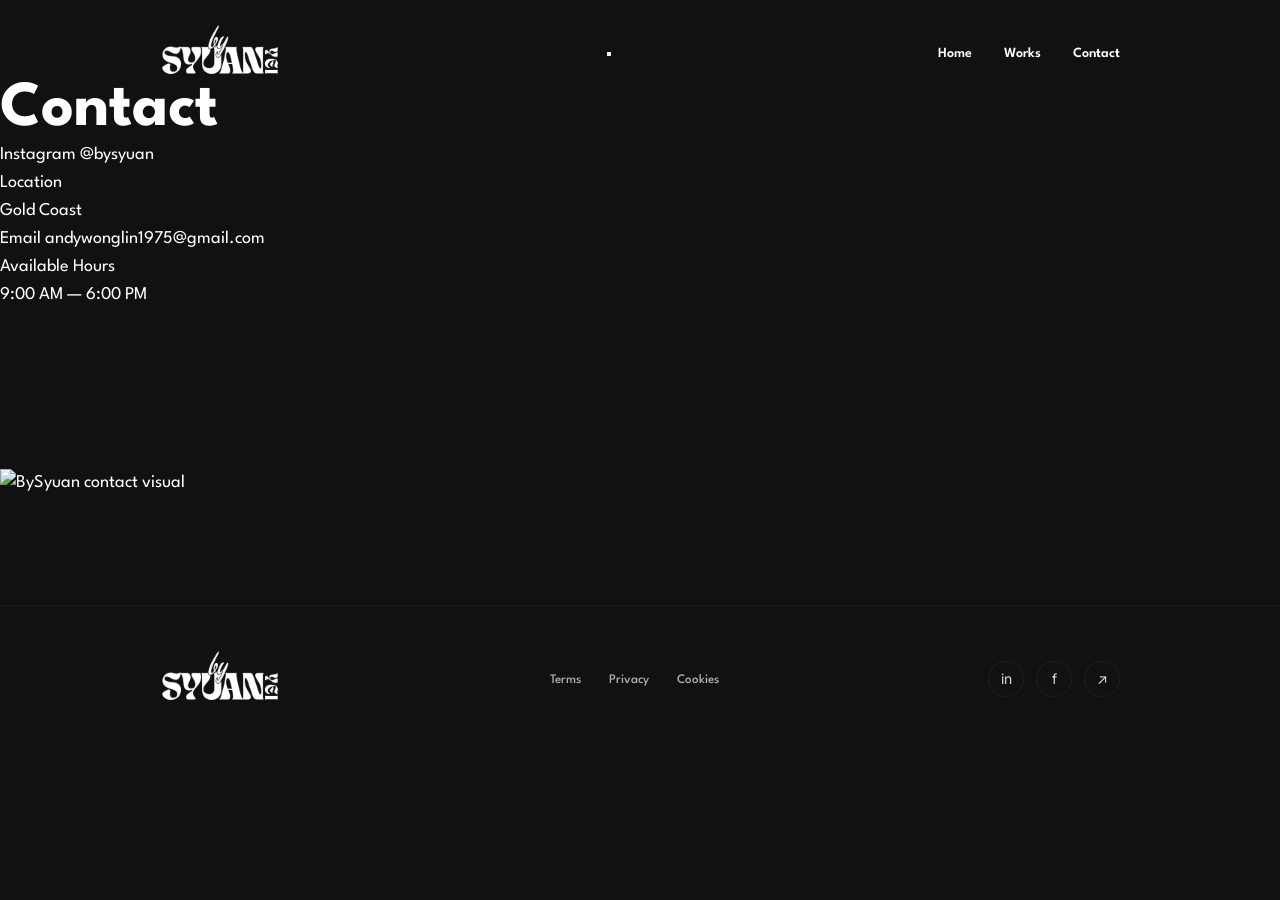
==== contact.html @ 7f2d9346 "Add files via upload" ====
<!DOCTYPE html>
<html lang="en">
<head>
    <meta charset="UTF-8">
    <meta name="viewport" content="width=device-width, initial-scale=1.0">
    <title>BySyuan | Contact</title>
    <link rel="stylesheet" href="styles.css">
</head>
<body>
    <header class="site-header">
        <nav class="main-navigation">
            <a href="index.html" class="brand-logo">
                <img src="assets/images/logo.png" alt="BySyuan logo" class="nav-logo-image">
            </a>
            <button class="hamburger-toggle" type="button" aria-expanded="false" aria-label="Toggle navigation">
                <span></span>
                <span></span>
            </button>
            <div class="nav-links">
                <a href="index.html">Home</a>
                <a href="works.html">Works</a>
                <a href="contact.html">Contact</a>
            </div>
        </nav>
    </header>

    <main class="contact-page">
        <section class="contact-section">
            <div class="contact-heading-block">
                <h1 class="contact-heading">Contact</h1>
                <div class="contact-grid">
                    <div class="contact-item">
                        <span class="contact-label">Instagram</span>
                        <a href="https://instagram.com/bysyuan" class="contact-link" target="_blank" rel="noreferrer">@bysyuan</a>
                    </div>
                    <div class="contact-item">
                        <span class="contact-label">Location</span>
                        <p class="contact-text">Gold Coast</p>
                    </div>
                    <div class="contact-item">
                        <span class="contact-label">Email</span>
                        <a href="mailto:andywonglin1975@gmail.com" class="contact-link">andywonglin1975@gmail.com</a>
                    </div>
                    <div class="contact-item">
                        <span class="contact-label">Available Hours</span>
                        <p class="contact-text">9:00 AM — 6:00 PM</p>
                    </div>
                </div>
            </div>
        </section>

        <section class="contact-image-section">
            <figure class="contact-image-figure">
                <img src="assets/images/contact.png" alt="BySyuan contact visual">
            </figure>
        </section>
    </main>

    <footer class="site-footer">
        <div class="footer-wrapper">
            <div class="footer-left">
                <a href="index.html" class="footer-brand-link">
                    <img src="assets/images/logo.png" alt="BySyuan logo" class="footer-logo">
                </a>
            </div>

            <div class="footer-center">
                <nav class="footer-nav" aria-label="Footer navigation">
                    <a href="#">Terms</a>
                    <a href="#">Privacy</a>
                    <a href="#">Cookies</a>
                </nav>
            </div>

            <div class="footer-right">
                <div class="social-media">
                    <a href="#" class="social-btn" aria-label="LinkedIn">in</a>
                    <a href="#" class="social-btn" aria-label="Facebook">f</a>
                    <a href="#" class="social-btn" aria-label="Website">↗</a>
                </div>
            </div>
        </div>
    </footer>

    <script>
        document.addEventListener('DOMContentLoaded', function () {
            const toggle = document.querySelector('.hamburger-toggle');
            const nav = document.querySelector('.main-navigation');
            if (!toggle || !nav) return;
            toggle.addEventListener('click', function () {
                const isOpen = nav.classList.toggle('nav-open');
                toggle.setAttribute('aria-expanded', String(isOpen));
            });

            nav.querySelectorAll('.nav-links a').forEach(function (link) {
                link.addEventListener('click', function () {
                    nav.classList.remove('nav-open');
                    toggle.setAttribute('aria-expanded', 'false');
                });
            });
        });
    </script>
</body>
</html>
---- styles.css ----
/* =====================================
   BYSYUAN DESIGN SYSTEM
===================================== */

@import url('https://fonts.googleapis.com/css2?family=Inter:wght@400;500;600&family=League+Spartan:wght@400;500;600;700;800&family=Roboto+Mono:wght@400;500&display=swap');

:root {

    /* Colours */
    --color-primary: #ffffff;
    --color-secondary: #DECFC2;
    --color-bg: #111111;
    --color-text: #ffffff;
    --color-nav-bg: #111111;
    --color-cta: #AC4606;
    --color-accent: #AC4606;

    /* Spacing */
    --space-xs: 4px;
    --space-sm: 8px;
    --space-md: 16px;
    --space-lg: 24px;
    --space-xl: 32px;
    --space-2xl: 48px;
    --space-3xl: 64px;

}

/* =====================================
   RESET
===================================== */

* {
    margin: 0;
    padding: 0;
    box-sizing: border-box;
}

body {
    background: var(--color-bg);
    color: var(--color-text);
    font-family: 'League Spartan', sans-serif;
    font-size: 18px;
    line-height: 28px;
}

img {
    display: block;
    width: 100%;
    height: auto;
}

a {
    text-decoration: none;
    color: inherit;
}

ul {
    list-style: none;
}

/* =====================================
   TYPOGRAPHY
===================================== */

h1 {
    font-family: 'League Spartan', sans-serif;
    font-size: 64px;
    line-height: 0.95;
    font-weight: 700;
    color: var(--color-primary);
}

h2 {
    font-family: 'League Spartan', sans-serif;
    font-size: 32px;
    line-height: 1.1;
    font-weight: 700;
    color: var(--color-primary);
}

h3 {
    font-family: 'League Spartan', sans-serif;
    font-size: 24px;
    font-weight: 600;
}

p {
    font-family: 'League Spartan', sans-serif;
    font-size: 18px;
    line-height: 28px;
}

.hero-description,
.project-description,
.faq-answer,
.footer-copy {
    font-family: 'Inter', sans-serif;
}

.project-meta,
.tag,
.metadata {
    font-family: 'Roboto Mono', monospace;
    font-size: 12px;
}

/* =====================================
   LAYOUT
===================================== */

.main-content {
    max-width: 1440px;
    margin: 0 auto;
    padding: 0 120px;
}

section {
    padding: 80px 0;
}

/* =====================================
   HEADER
===================================== */

.site-header {
    background: transparent;
    position: absolute;
    top: 0;
    left: 0;
    right: 0;
    z-index: 10;
}

.main-navigation {
    display: flex;
    justify-content: space-between;
    align-items: center;
    width: min(100%, 1200px);
    max-width: 1200px;
    margin: 0 auto;
    padding: 16px 120px;
}

.nav-links {
    display: flex;
    align-items: center;
    gap: var(--space-xl);
}

.main-navigation a,
.main-navigation li {
    color: #ffffff;
    font-family: 'League Spartan', sans-serif;
    font-size: 14px;
    font-weight: 600;
}

.brand-logo {
    display: inline-flex;
    align-items: center;
    padding: 0;
    margin: 0;
}

.nav-logo-image {
    display: block;
    width: 120px;
    height: auto;
}

/* =====================================
   HERO
===================================== */

.hero-section {
    position: relative;
    min-height: 100vh;
    display: flex;
    align-items: center;
    justify-content: center;
    overflow: hidden;
    padding-top: calc(var(--space-3xl) * 0.7);
    padding-bottom: calc(var(--space-3xl) * 0.7);
    /* remove site side padding so hero is full-bleed */
    padding-left: 0;
    padding-right: 0;
    background: #000;
    width: 100vw;
    left: 50%;
    right: 50%;
    margin-left: -50vw;
    margin-right: -50vw;
    box-sizing: border-box;
}

.hero-video {
    position: absolute;
    width: 100vw;
    height: 100vh;
    top: 50%;
    left: 50%;
    transform: translate(-50%, -50%);
    object-fit: cover;
    z-index: 0;
}

.hero-overlay {
    position: absolute;
    inset: 0;
    background: transparent;
    z-index: 1;
}

.hero-content-container {
    position: relative;
    z-index: 2;
    text-align: center;
    margin: 0 auto;
    padding: 0 24px;
    max-width: 1100px;
}

.hero-brand-block {
    margin-bottom: -12px;
}

.brand-mark-logo {
    display: block;
    width: clamp(165px, 26.565vw, 234.465px);
    height: auto;
    margin: 0 auto;
    opacity: 0.95;
}

.hero-section h1 {
    max-width: 1400px;
    margin: 0 auto var(--space-xl);
    font-size: clamp(2.75rem, 5vw, 4.25rem);
    line-height: 0.95;
    color: #DECFC2;
}

.hero-section p {
    max-width: 640px;
    margin: 0 auto var(--space-2xl);
}

.hero-heading {
    text-align: center;
    max-width: 1100px;
    margin: 0 auto 24px;
    white-space: normal;
}

.hero-heading br {
    display: block;
    line-height: 0;
}

.hero-break {
    display: block;
    margin-top: 6px;
    line-height: 1;
}

.hero-actions {
    display: flex;
    justify-content: center;
    align-items: center;
    gap: 16px;
    margin-top: 32px;
}

.hero-supporting-copy {
    max-width: 700px;
    margin: 0 auto 32px;
    text-align: center;
    color: rgba(255,255,255,0.9);
}

.hero-scroll-indicator {
    position: absolute;
    bottom: 82px;
    left: 50%;
    transform: translateX(-50%);
    display: flex;
    align-items: center;
    justify-content: center;
    width: 32px;
    height: 32px;
    z-index: 3;
}

.hero-scroll-arrow {
    display: block;
    width: 10px;
    height: 10px;
    border-right: 2px solid rgba(255,255,255,0.85);
    border-bottom: 2px solid rgba(255,255,255,0.85);
    transform: rotate(45deg);
    animation: scrollBounce 1.4s ease-in-out infinite;
}

@keyframes scrollBounce {
    0%, 100% { transform: translateX(-50%) translateY(0) rotate(45deg); }
    50% { transform: translateX(-50%) translateY(8px) rotate(45deg); }
}

/* =====================================
   ABOUT
===================================== */

.about-section {
    padding: var(--space-3xl) 0;
}

.about-wrapper {
    max-width: 1200px;
    margin: 0 auto;
    display: grid;
    grid-template-columns: 1fr 1fr;
    gap: 48px;
    align-items: start;
}

.about-media-container {
    display: flex;
    align-items: center;
    justify-content: center;
}

.about-photo {
    width: 100%;
    max-width: 560px;
    height: auto;
    display: block;
    object-fit: cover;
    box-shadow: 0 0 0 1px rgba(255,255,255,0.02) inset;
}

.about-content-container {
    color: #ffffff;
    font-family: 'League Spartan', sans-serif;
    font-weight: 400;
    font-size: 18px;
}

.about-heading {
    font-family: 'League Spartan', sans-serif;
    font-size: 22px;
    line-height: 1.1;
    font-weight: 600;
    color: #ffffff;
    margin-bottom: 20px;
}

.about-paragraph {
    /* body text uses League Spartan regular at 18px per request */
    color: rgba(255,255,255,0.85);
    margin-bottom: 18px;
    max-width: 520px;
}

.brand-statement-section {
    padding: calc(var(--space-3xl) + 20px) 0;
}

.brand-statement-wrapper {
    max-width: 1180px;
    width: min(100%, 1180px);
    margin: 0 auto;
    display: grid;
    gap: 36px;
    align-items: center;
    justify-items: center;
    text-align: center;
}

.brand-statement-media {
    width: 100%;
    overflow: hidden;
    border-radius: 0;
    box-shadow: 0 20px 60px rgba(0, 0, 0, 0.35);
}

.brand-statement-video {
    display: block;
    width: 100%;
    height: auto;
    object-fit: cover;
    min-height: 420px;
}

.brand-statement-copy {
    width: 100%;
    max-width: 840px;
}

.brand-statement-copy p {
    font-family: 'League Spartan', sans-serif;
    font-size: 27px;
    line-height: 1.2;
    font-weight: 600;
    color: #ffffff;
    margin: 0;
}

/* =====================================
   COLLABORATION (CTA) SECTION
===================================== */

.collaboration-section {
    position: relative;
    border-radius: 12px;
    background-image: url('assets/images/cta.png');
    background-size: cover;
    background-position: center top;
    background-repeat: no-repeat;
    overflow: hidden;
    padding: 48px 0;
    min-height: 240px;
    max-height: 360px;
}

.collaboration-section::before {
    content: '';
    position: absolute;
    inset: 0;
    background: linear-gradient(180deg, rgba(0,0,0,0.45), rgba(0,0,0,0.45));
    z-index: 0;
}

.collaboration-content-wrapper {
    position: relative;
    z-index: 2;
    text-align: center;
    max-width: 1100px;
    margin: 0 auto;
    padding: 56px 24px;
}

.collaboration-heading {
    font-family: 'League Spartan', sans-serif;
    font-size: 40px;
    line-height: 1.02;
    font-weight: 600; /* League Spartan semi-bold */
    color: #ffffff;
    margin-bottom: 12px;
}

.collaboration-supporting-copy {
    font-family: 'Inter', sans-serif;
    color: rgba(255,255,255,0.9);
    margin-bottom: 18px;
    font-size: 16px;
}

/* Make the CTA button in the collaboration section use Inter Medium (only here) */
.collaboration-content-wrapper .cta-link {
    font-family: 'Inter', sans-serif;
    font-weight: 500; /* medium */
    font-size: 15px;
}

.cta-btn-arrow {
    display: inline-block;
    margin-left: 6px;
    font-size: 16px;
    line-height: 1;
}

/* Scope CTA button font to collaboration section only (don't affect hero buttons) */
.collaboration-content-wrapper .cta-link {
    font-family: 'Inter', sans-serif;
    font-weight: 500; /* Inter Medium */
    font-size: 15px;
    margin-top: 20px;
}

@media (max-width: 900px) {
    .collaboration-content-wrapper {
        padding: 36px 20px;
    }
    .collaboration-heading {
        font-size: clamp(20px, 6vw, 32px);
    }
}

@media (max-width: 900px) {
    .about-wrapper {
        grid-template-columns: 1fr;
        gap: 24px;
    }
    .brand-mark-logo {
        width: clamp(120px, 28vw, 180px);
    }
}

@media (max-width: 900px) {
    .hero-section {
        /* match the reduced site padding on small screens */
        left: -24px;
        width: calc(100% + 48px);
    }
}

/* Site-wide horizontal padding and responsive adjustments */
.homepage-content {
    width: min(100%, 1200px);
    max-width: 1200px;
    margin: 0 auto;
    padding: 0 120px;
}

.selected-work-wrapper,
.faq-wrapper,
.collaboration-content-wrapper,
.footer-wrapper {
    width: 100%;
    max-width: 1200px;
    margin: 0 auto;
}

@media (max-width: 900px) {
    .homepage-content {
        padding: 0 24px;
    }
    .main-navigation {
        padding: 12px 24px;
    }
}

/* =====================================
   BUTTONS
===================================== */

.cta-link {
    display: inline-flex;
    align-items: center;
    justify-content: center;
    padding: 0 18px;
    min-width: 140px;
    height: 44px;
    font-family: 'Roboto Mono', monospace;
    font-size: 15px;
    font-weight: 400;
    border-radius: 4px;
    box-shadow: 0 4px 4px rgba(0, 0, 0, 0.25);
    text-transform: lowercase;
    transition: transform 0.2s ease, opacity 0.2s ease;
}

.cta-link--orange {
    background: var(--color-cta);
    color: #ffffff;
}

.cta-link--white {
    background: #ffffff;
    color: #4E535E;
    border: 1px solid #4E535E;
}

.cta-link:hover {
    transform: translateY(-1px);
    opacity: 0.95;
}

/* =====================================
   FEATURES
===================================== */

.features-section {
    display: flex;
    gap: var(--space-2xl);
}

.feature-card {
    flex: 1;
    background: var(--color-secondary);
    padding: var(--space-xl);
}

.feature-card h2 {
    margin-bottom: var(--space-md);
}

/* =====================================
   GALLERY
===================================== */

.gallery-section {
    display: grid;
    grid-template-columns: repeat(3, 1fr);
    gap: var(--space-xl);
}

.gallery-item {
    background: var(--color-secondary);
}

.gallery-item img {
    display: block;
    width: 100%;
    height: auto;
}

/* =====================================
   PROJECT STYLE BLOCKS
===================================== */

.projects-grid {
    display: grid;
    grid-template-columns: repeat(12, minmax(0, 1fr));
    gap: 24px;
    margin-top: 32px;
    justify-items: stretch;
    align-items: start;
    grid-auto-rows: auto;
}

.project-card {
    background: var(--color-secondary);
    color: #111111;
    display: flex;
    flex-direction: column;
    overflow: hidden;
    width: 100%;
    min-width: 0;
    align-self: start;
    justify-self: stretch;
}

.project-card--portrait {
    grid-column: span 6;
    width: 100%;
    max-width: none;
}

.project-card--landscape {
    grid-column: span 12;
    width: 100%;
    max-width: none;
}

.project-card-media {
    overflow: hidden;
    width: 100%;
    min-height: 420px;
    height: 420px;
}

.project-card--landscape .project-card-media,
.project-card--portrait .project-card-media {
    height: 420px;
}

@media (max-width: 1080px) {
    .project-card--portrait,
    .project-card--landscape {
        grid-column: span 12;
        max-width: 100%;
    }
}

.project-card-media img {
    display: block;
    width: 100%;
    height: 100%;
    object-fit: cover;
}

.project-card-copy {
    padding: 24px;
    background: #f5ebe1;
}

.project-card--portrait .project-card-copy {
    min-height: 230px;
    display: flex;
    flex-direction: column;
    justify-content: space-between;
}

.project-card-labels {
    display: flex;
    gap: 12px;
    flex-wrap: wrap;
    margin-bottom: 18px;
}

.project-label {
    display: inline-flex;
    align-items: center;
    justify-content: center;
    padding: 10px 16px;
    border: 1px solid #111111;
    font-family: 'League Spartan', sans-serif;
    font-size: 12px;
    font-weight: 600;
    text-transform: uppercase;
    letter-spacing: 0.08em;
    color: #111111;
}

.project-card h3 {
    font-family: 'League Spartan', sans-serif;
    font-size: 30px;
    line-height: 1.1;
    margin: 0 0 16px;
}

.project-card p {
    font-family: 'League Spartan', sans-serif;
    font-size: 16px;
    line-height: 1.75;
    margin: 0;
}

@media (max-width: 1024px) {
    .projects-grid {
        grid-template-columns: 1fr;
    }

    .project-card--portrait,
    .project-card--landscape {
        grid-column: span 1;
    }
}

@media (max-width: 1024px) {
    .projects-grid {
        grid-template-columns: 1fr;
    }

    .project-card--portrait,
    .project-card--landscape {
        grid-column: span 1;
        max-width: 100%;
    }
    .project-card-media {
        height: auto;
        aspect-ratio: auto;
    }
}

/* =====================================
   FAQ
===================================== */

.faq-section {
    padding-top: var(--space-3xl);
    padding-bottom: var(--space-3xl);
}

.faq-item {
    margin-bottom: var(--space-xl);
}

.faq-item summary {
    font-family: 'League Spartan', sans-serif;
    font-size: 24px;
    font-weight: 600;
    margin-bottom: var(--space-md);
}

.faq-answer {
    margin-top: var(--space-md);
}

/* Accordion styles for Q&A */
.accordion {
    margin-top: 24px;
    display: grid;
    gap: 12px;
}

.accordion-item {
    background: #111111;
    border: 1px solid rgba(255,255,255,0.06);
    border-radius: 8px;
    overflow: hidden;
}

.accordion-trigger {
    width: 100%;
    text-align: left;
    background: #f5ebe1; /* sandstone */
    border: none;
    color: #111111;
    padding: 18px 24px;
    font-family: 'League Spartan', sans-serif;
    font-size: 18px;
    font-weight: 700;
    cursor: pointer;
    display: flex;
    align-items: center;
    justify-content: space-between;
    gap: 12px;
}

.accordion-trigger:focus {
    outline: 2px solid var(--color-cta);
    outline-offset: 3px;
}

.accordion-panel {
    transform-origin: top;
    transform: scaleY(0);
    opacity: 0;
    max-height: 0;
    overflow: hidden;
    transition: transform 360ms cubic-bezier(.2,.9,.3,1), opacity 260ms ease, max-height 360ms ease;
    background: #0f0f0f;
    padding: 0 24px;
}

.accordion-panel p {
    color: rgba(255,255,255,0.9);
    margin: 16px 0 20px;
    font-family: 'League Spartan', sans-serif;
    font-size: 16px;
    line-height: 1.6;
}

.accordion-trigger[aria-expanded="true"] + .accordion-panel {
    transform: scaleY(1);
    opacity: 1;
    max-height: 400px;
    padding-top: 12px;
    padding-bottom: 18px;
}

/* chevron using pseudo-element */
.accordion-trigger::after {
    content: '';
    display: inline-block;
    width: 10px;
    height: 10px;
    border-right: 2px solid #111111;
    border-bottom: 2px solid #111111;
    transform: rotate(-45deg);
    transition: transform 260ms ease;
    margin-left: 8px;
}

.accordion-trigger[aria-expanded="true"]::after {
    transform: rotate(45deg);
}

/* =====================================
   FOOTER
===================================== */


.site-footer {
    background: var(--color-bg);
    color: rgba(255,255,255,0.9);
    padding: 36px 0;
    border-top: 1px solid rgba(255,255,255,0.045);
    margin-top: 28px; /* gap separating content and footer for integration */
}

.footer-wrapper {
    width: min(100%, 1200px);
    margin: 0 auto;
    padding: 0 120px; /* match header horizontal padding */
    display: flex;
    align-items: center;
    justify-content: space-between;
    gap: 20px;
}

.footer-left {
    flex: 0 0 auto;
}

.footer-logo {
    display: block;
    width: 120px; /* match header .nav-logo-image width */
    height: auto;
}

.footer-center {
    flex: 1 1 auto;
    text-align: center;
}

.footer-nav {
    display: inline-flex;
    gap: 28px;
    align-items: center;
}

.footer-nav a {
    color: rgba(255,255,255,0.7);
    font-family: 'League Spartan', sans-serif;
    font-size: 13px;
    font-weight: 500;
    opacity: 0.95;
}

.footer-right {
    flex: 0 0 auto;
}

.social-media {
    display: flex;
    gap: 12px;
    align-items: center;
}

.social-btn {
    display: inline-flex;
    align-items: center;
    justify-content: center;
    width: 36px;
    height: 36px;
    border-radius: 50%;
    border: 1px solid rgba(255,255,255,0.06);
    color: rgba(255,255,255,0.85);
    background: transparent;
    font-family: 'Inter', sans-serif;
    font-size: 14px;
    text-decoration: none;
}

@media (max-width: 900px) {
    .footer-wrapper {
        padding: 0 24px;
        flex-direction: column;
        gap: 16px;
        text-align: center;
    }
    .footer-left, .footer-right {
        order: 2;
    }
    .footer-center { order: 1; }
}

@media (max-width: 375px) {
    .main-navigation {
        padding: calc(var(--space-md) * 0.75) var(--space-lg);
        position: relative;
    }

    .hamburger-toggle {
        display: inline-flex;
        flex-direction: column;
        justify-content: center;
        align-items: center;
        gap: 4px;
        width: 34px;
        height: 34px;
        background: transparent;
        border: 0;
        color: var(--color-text);
        cursor: pointer;
        padding: 0;
        margin-left: auto;
    }

    .hamburger-toggle span {
        display: block;
        width: 20px;
        height: 2px;
        background: currentColor;
        border-radius: 1px;
    }

    .hamburger-toggle span:last-child {
        margin-top: 0;
    }

    .nav-links {
        display: none;
        flex-direction: column;
        align-items: flex-start;
        gap: var(--space-md);
        position: absolute;
        top: calc(100% + var(--space-sm));
        left: var(--space-lg);
        right: var(--space-lg);
        background: var(--color-nav-bg);
        padding: var(--space-lg) var(--space-lg) var(--space-xl);
        z-index: 20;
    }

    .main-navigation.nav-open .nav-links {
        display: flex;
    }

    .main-navigation .nav-links a {
        font-size: calc(14px * 0.95);
    }

    .hero-section {
        padding-top: calc(var(--space-3xl) * 0.5);
        padding-bottom: calc(var(--space-3xl) * 0.45);
    }

    .hero-content-container {
        display: flex;
        flex-direction: column;
        align-items: center;
        padding: 0 var(--space-lg);
    }

    .hero-brand-block {
        margin-bottom: var(--space-md);
    }

    .brand-mark-logo {
        width: clamp(120px, 40vw, 165px);
    }

    .hero-section h1 {
        font-size: calc(64px * 0.6);
        margin-bottom: var(--space-lg);
    }

    .hero-actions {
        flex-direction: column;
        gap: var(--space-md);
        margin-top: var(--space-lg);
    }

    .hero-scroll-indicator {
        bottom: calc(var(--space-xl) * 0.85);
    }

    .homepage-content,
    .footer-wrapper {
        padding-left: var(--space-lg);
        padding-right: var(--space-lg);
    }

    .about-wrapper {
        grid-template-columns: 1fr;
        gap: var(--space-lg);
    }

    .about-heading {
        font-size: calc(22px * 0.9);
    }

    .about-paragraph {
        font-size: calc(18px * 0.9);
        line-height: calc(28px * 0.9);
    }

    .brand-statement-copy p {
        font-size: calc(27px * 0.7);
        line-height: calc(1.2 * 0.95);
    }

    .projects-grid {
        grid-template-columns: 1fr;
        gap: var(--space-lg);
        margin-top: var(--space-lg);
    }

    .project-card--portrait,
    .project-card--landscape {
        grid-column: span 1;
    }

    .project-card-copy {
        padding: var(--space-lg);
    }

    .project-card h3 {
        font-size: calc(30px * 0.8);
        margin-bottom: var(--space-md);
    }

    .project-card p {
        font-size: calc(16px * 0.9);
    }

    .project-card-labels {
        gap: var(--space-sm);
        margin-bottom: var(--space-md);
    }

    .project-label {
        padding: calc(var(--space-sm) * 1.25) var(--space-md);
        font-size: 11px;
    }

    .collaboration-content-wrapper {
        padding: var(--space-xl) var(--space-lg);
    }

    .collaboration-heading {
        font-size: calc(40px * 0.7);
    }

    .accordion-trigger {
        padding: calc(var(--space-md) * 1.125) var(--space-lg);
        font-size: calc(18px * 0.9);
    }

    .accordion-panel p {
        font-size: calc(16px * 0.9);
        margin: var(--space-md) 0 var(--space-lg);
    }

    .site-footer {
        padding: var(--space-xl) 0;
    }
}

@media (min-width: 376px) and (max-width: 768px) {
    .main-navigation {
        padding: var(--space-md) var(--space-xl);
    }

    .hamburger-toggle {
        display: none;
    }

    .nav-links {
        display: flex;
        position: static;
        flex-direction: row;
        align-items: center;
        gap: var(--space-xl);
        background: transparent;
        padding: 0;
    }

    .projects-grid {
        grid-template-columns: repeat(2, minmax(0, 1fr));
    }

    .project-card--portrait,
    .project-card--landscape {
        grid-column: span 1;
    }

    .project-card--landscape {
        grid-column: span 2;
    }
}
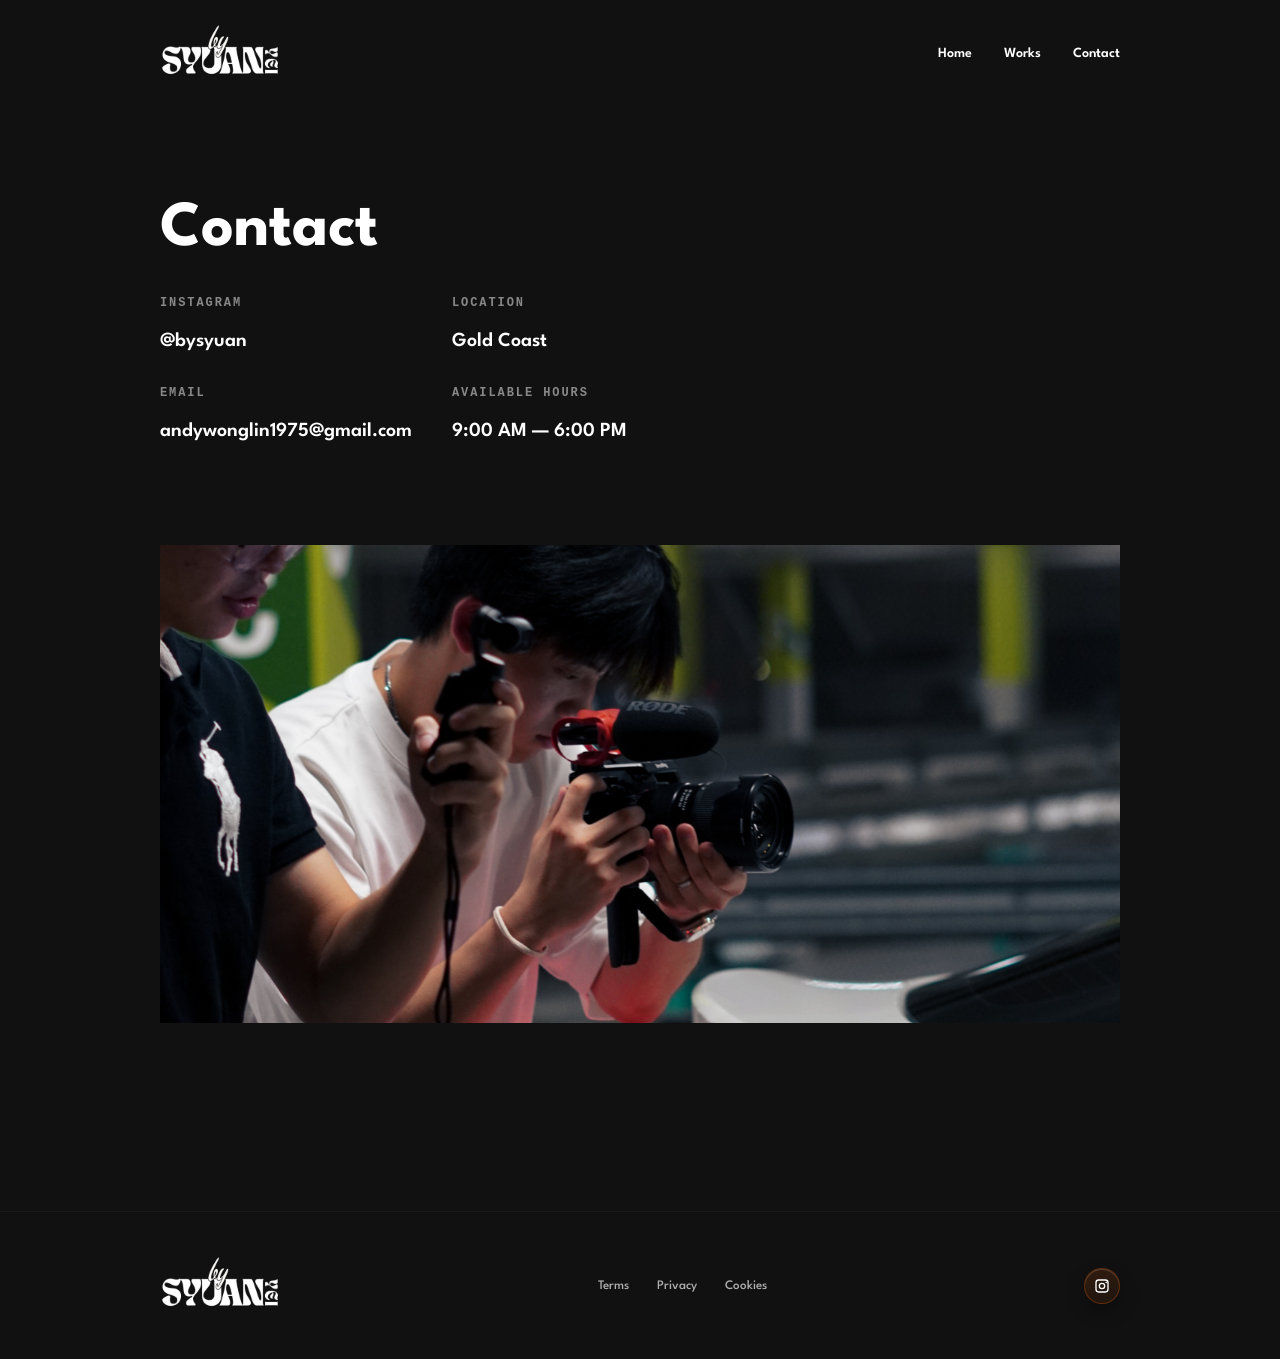
==== commit e5ce30f2: "Add files via upload" ====
--- a/contact.html
+++ b/contact.html
@@ -5,6 +5,7 @@
     <meta name="viewport" content="width=device-width, initial-scale=1.0">
     <title>BySyuan | Contact</title>
     <link rel="stylesheet" href="styles.css">
+    <script src="page-transition.js" defer></script>
 </head>
 <body>
     <header class="site-header">
@@ -74,9 +75,11 @@
 
             <div class="footer-right">
                 <div class="social-media">
-                    <a href="#" class="social-btn" aria-label="LinkedIn">in</a>
-                    <a href="#" class="social-btn" aria-label="Facebook">f</a>
-                    <a href="#" class="social-btn" aria-label="Website">↗</a>
+                    <a href="https://instagram.com/bysyuan" class="social-btn" aria-label="Instagram" target="_blank" rel="noreferrer">
+                        <svg class="social-icon" viewBox="0 0 24 24" aria-hidden="true" focusable="false">
+                            <path fill="currentColor" d="M7 2h10a5 5 0 0 1 5 5v10a5 5 0 0 1-5 5H7a5 5 0 0 1-5-5V7a5 5 0 0 1 5-5Zm0 2a3 3 0 0 0-3 3v10a3 3 0 0 0 3 3h10a3 3 0 0 0 3-3V7a3 3 0 0 0-3-3H7Zm11.25 1.5a1.25 1.25 0 1 1 0 2.5 1.25 1.25 0 0 1 0-2.5ZM12 7a5 5 0 1 1 0 10 5 5 0 0 1 0-10Zm0 2a3 3 0 1 0 0 6 3 3 0 0 0 0-6Z" />
+                        </svg>
+                    </a>
                 </div>
             </div>
         </div>
--- a/styles.css
+++ b/styles.css
@@ -14,6 +14,10 @@
     --color-nav-bg: #111111;
     --color-cta: #AC4606;
     --color-accent: #AC4606;
+    --color-hero-navy: #1f3559;
+    --color-hero-pink: #f3c5d7;
+    --color-hero-coral: #e56b5d;
+    --color-hero-gold: #d9b44a;
 
     /* Spacing */
     --space-xs: 4px;
@@ -30,6 +34,16 @@
    RESET
 ===================================== */
 
+html {
+    scroll-behavior: smooth;
+}
+
+@media (prefers-reduced-motion: reduce) {
+    html {
+        scroll-behavior: auto;
+    }
+}
+
 * {
     margin: 0;
     padding: 0;
@@ -42,6 +56,7 @@
     font-family: 'League Spartan', sans-serif;
     font-size: 18px;
     line-height: 28px;
+    overflow-x: hidden;
 }
 
 img {
@@ -117,6 +132,12 @@
 
 section {
     padding: 80px 0;
+    scroll-margin-top: 80px;
+}
+
+/* Sections with IDs get enhanced scroll targeting */
+section[id] {
+    scroll-margin-top: 100px;
 }
 
 /* =====================================
@@ -130,6 +151,10 @@
     left: 0;
     right: 0;
     z-index: 10;
+}
+
+a {
+    transition: color 0.3s ease, opacity 0.3s ease;
 }
 
 .main-navigation {
@@ -148,6 +173,18 @@
     gap: var(--space-xl);
 }
 
+.nav-links a {
+    transition: transform 0.3s cubic-bezier(0.16, 1, 0.3, 1);
+}
+
+.nav-links a:hover {
+    transform: scale(1.06);
+}
+
+.hamburger-toggle {
+    display: none;
+}
+
 .main-navigation a,
 .main-navigation li {
     color: #ffffff;
@@ -161,6 +198,11 @@
     align-items: center;
     padding: 0;
     margin: 0;
+    transition: transform 0.3s cubic-bezier(0.16, 1, 0.3, 1);
+}
+
+.brand-logo:hover {
+    transform: scale(1.05);
 }
 
 .nav-logo-image {
@@ -231,6 +273,21 @@
     height: auto;
     margin: 0 auto;
     opacity: 0.95;
+    transform: scale(1);
+    transform-origin: center;
+    transition: transform 260ms cubic-bezier(0.22, 1, 0.36, 1);
+}
+
+@media (hover: hover) and (pointer: fine) {
+    .brand-mark-logo:hover {
+        transform: scale(1.08);
+    }
+}
+
+@media (prefers-reduced-motion: reduce) {
+    .brand-mark-logo {
+        transition: none;
+    }
 }
 
 .hero-section h1 {
@@ -262,6 +319,77 @@
     display: block;
     margin-top: 6px;
     line-height: 1;
+}
+
+.hero-rotator {
+    position: relative;
+    display: inline-block;
+    height: 1em;
+    min-width: 10ch;
+    overflow: hidden;
+    vertical-align: top;
+    perspective: 800px;
+}
+
+.hero-rotator-word {
+    position: absolute;
+    top: 0;
+    left: 0;
+    width: 100%;
+    line-height: 1;
+    white-space: nowrap;
+    transform: translateY(0);
+    opacity: 1;
+    transform-origin: 50% 60%;
+    will-change: transform, opacity, filter;
+}
+
+.hero-rotator-word.is-entering {
+    transform: translateY(108%) scale(0.99) rotateX(-10deg);
+    opacity: 0;
+    filter: blur(3px);
+}
+
+.hero-rotator-word.is-active {
+    animation: heroWordIn 500ms cubic-bezier(0.16, 1, 0.3, 1) both;
+}
+
+.hero-rotator-word.is-exiting {
+    animation: heroWordOut 500ms cubic-bezier(0.55, 0.06, 0.68, 0.19) both;
+}
+
+@keyframes heroWordIn {
+    0% {
+        transform: translateY(108%) scale(0.99) rotateX(-10deg);
+        opacity: 0;
+        filter: blur(3px);
+    }
+    70% {
+        transform: translateY(-4%) scale(1.008) rotateX(2deg);
+        opacity: 1;
+        filter: blur(0);
+    }
+    100% {
+        transform: translateY(0) scale(1) rotateX(0deg);
+        opacity: 1;
+        filter: blur(0);
+    }
+}
+
+@keyframes heroWordOut {
+    0% {
+        transform: translateY(0) scale(1) rotateX(0deg);
+        opacity: 1;
+        filter: blur(0);
+    }
+    25% {
+        opacity: 0.15;
+    }
+    100% {
+        transform: translateY(-108%) scale(0.99) rotateX(8deg);
+        opacity: 0;
+        filter: blur(3px);
+    }
 }
 
 .hero-actions {
@@ -406,9 +534,24 @@
     margin: 0;
 }
 
-/* =====================================
-   COLLABORATION (CTA) SECTION
-===================================== */
+.selected-work-section,
+.faq-section {
+    border-top: 1px solid rgba(255, 255, 255, 0.12);
+}
+
+.brand-statement-section {
+    border-bottom: 1px solid rgba(255, 255, 255, 0.08);
+    padding-bottom: calc(var(--space-3xl) + 20px);
+}
+
+.selected-work-section {
+    padding-top: calc(var(--space-3xl) + 20px);
+    border-bottom: 1px solid rgba(255, 255, 255, 0.08);
+}
+
+.faq-section {
+    padding-top: calc(var(--space-3xl) + 20px);
+}
 
 .collaboration-section {
     position: relative;
@@ -420,7 +563,6 @@
     overflow: hidden;
     padding: 48px 0;
     min-height: 240px;
-    max-height: 360px;
 }
 
 .collaboration-section::before {
@@ -480,10 +622,13 @@
 
 @media (max-width: 900px) {
     .collaboration-content-wrapper {
-        padding: 36px 20px;
+        padding: 36px 20px 48px;
     }
     .collaboration-heading {
         font-size: clamp(20px, 6vw, 32px);
+    }
+    .collaboration-content-wrapper .cta-link {
+        margin-top: 28px;
     }
 }
 
@@ -492,16 +637,17 @@
         grid-template-columns: 1fr;
         gap: 24px;
     }
-    .brand-mark-logo {
-        width: clamp(120px, 28vw, 180px);
-    }
 }
 
 @media (max-width: 900px) {
     .hero-section {
-        /* match the reduced site padding on small screens */
-        left: -24px;
-        width: calc(100% + 48px);
+        left: 50%;
+        right: 50%;
+        width: 100vw;
+        margin-left: -50vw;
+        margin-right: -50vw;
+        padding-top: 0;
+        padding-bottom: 0;
     }
 }
 
@@ -548,7 +694,7 @@
     border-radius: 4px;
     box-shadow: 0 4px 4px rgba(0, 0, 0, 0.25);
     text-transform: lowercase;
-    transition: transform 0.2s ease, opacity 0.2s ease;
+    transition: transform 0.3s cubic-bezier(0.16, 1, 0.3, 1), opacity 0.3s ease;
 }
 
 .cta-link--orange {
@@ -567,6 +713,56 @@
     opacity: 0.95;
 }
 
+.hero-actions .cta-link {
+    transition: transform 0.24s cubic-bezier(0.16, 1, 0.3, 1), box-shadow 0.24s ease, background-color 0.24s ease, color 0.24s ease, border-color 0.24s ease;
+}
+
+.hero-actions .cta-link:hover,
+.hero-actions .cta-link:focus-visible {
+    transform: translateY(-3px) scale(1.03);
+    opacity: 1;
+    box-shadow: 0 12px 24px rgba(0, 0, 0, 0.3), 0 0 0 3px rgba(255, 255, 255, 0.12);
+}
+
+.hero-actions .cta-link--orange:hover,
+.hero-actions .cta-link--orange:focus-visible {
+    background: #c1520c;
+}
+
+.hero-actions .cta-link--white:hover,
+.hero-actions .cta-link--white:focus-visible {
+    background: #DECFC2;
+    color: #111111;
+    border-color: #DECFC2;
+}
+
+/* Heartbeat animation for CTA button */
+.cta-link--heartbeat {
+    position: relative;
+}
+
+.cta-link--heartbeat.heartbeat-active {
+    animation: cta-heartbeat 3.5s ease-in-out infinite;
+}
+
+@keyframes cta-heartbeat {
+    0%, 70% {
+        transform: scale(1);
+    }
+    78% {
+        transform: scale(1.04);
+    }
+    86% {
+        transform: scale(1);
+    }
+    92% {
+        transform: scale(1.04);
+    }
+    100% {
+        transform: scale(1);
+    }
+}
+
 /* =====================================
    FEATURES
 ===================================== */
@@ -600,10 +796,169 @@
     background: var(--color-secondary);
 }
 
-.gallery-item img {
+/* =====================================
+   CONTACT PAGE
+===================================== */
+
+.contact-page {
+    width: min(100%, 1200px);
+    max-width: 1200px;
+    margin: 0 auto;
+    padding: 120px 120px 80px;
+    box-sizing: border-box;
+}
+
+.contact-section {
+    display: flex;
+    justify-content: flex-start;
+    gap: 36px;
+    align-items: flex-start;
+    flex-wrap: wrap;
+    margin-bottom: 64px;
+}
+
+.contact-heading-block {
+    flex: 1 1 420px;
+    max-width: 560px;
+}
+
+.contact-heading {
+    font-size: clamp(3rem, 5vw, 5rem);
+    line-height: 0.95;
+    margin: 0 0 28px;
+    color: #ffffff;
+    position: relative;
+    overflow: hidden;
+}
+
+.contact-heading::after {
+    content: '';
+    position: absolute;
+    top: 0;
+    left: -40%;
+    width: 40%;
+    height: 100%;
+    background: linear-gradient(120deg, rgba(255,255,255,0) 0%, rgba(255,255,255,0.32) 50%, rgba(255,255,255,0) 100%);
+    transform: skewX(-18deg) translateX(0);
+    opacity: 0;
+    pointer-events: none;
+    animation: contact-sheen 5s ease-in-out infinite;
+}
+
+@keyframes contact-sheen {
+    0%, 72%, 100% {
+        opacity: 0;
+        transform: translateX(-100%) skewX(-18deg);
+    }
+    74%, 78% {
+        opacity: 1;
+    }
+    80% {
+        opacity: 0;
+        transform: translateX(200%) skewX(-18deg);
+    }
+}
+
+.contact-grid {
+    display: grid;
+    grid-template-columns: repeat(2, minmax(0, 1fr));
+    gap: 24px;
+}
+
+.contact-item {
+    display: flex;
+    flex-direction: column;
+    gap: 10px;
+}
+
+.contact-card {
+    display: flex;
+    flex-direction: column;
+    gap: 10px;
+    background: rgba(255, 255, 255, 0.03);
+    border: 1px solid rgba(255, 255, 255, 0.08);
+    border-radius: 18px;
+    padding: 28px;
+    min-height: 160px;
+}
+
+.contact-label {
+    font-family: 'Roboto Mono', monospace;
+    font-size: 12px;
+    font-weight: 600;
+    letter-spacing: 0.16em;
+    text-transform: uppercase;
+    color: rgba(255, 255, 255, 0.5);
+}
+
+.contact-link,
+.contact-text {
+    color: #ffffff;
+    font-family: 'League Spartan', sans-serif;
+    font-size: 20px;
+    font-weight: 600;
+    text-decoration: none;
+}
+
+.contact-link:hover {
+    opacity: 0.85;
+}
+
+.contact-image-section {
+    width: 100%;
+    display: grid;
+    justify-items: center;
+    margin-top: -124px;
+}
+
+.contact-image-figure {
+    width: 100%;
+    max-width: 1080px;
+    overflow: hidden;
+    border-radius: 0;
+}
+
+.contact-image-figure img {
     display: block;
     width: 100%;
     height: auto;
+    object-fit: cover;
+}
+
+@media (max-width: 900px) {
+    .contact-page {
+        padding: 80px 24px 40px;
+    }
+
+    .contact-section {
+        flex-direction: column;
+        gap: 36px;
+    }
+
+    .contact-grid {
+        grid-template-columns: 1fr;
+    }
+
+    .contact-card,
+    .contact-item {
+        min-height: auto;
+    }
+
+    .contact-image-section {
+        margin-top: -160px;
+    }
+
+    .contact-image-figure {
+        max-width: 100%;
+        aspect-ratio: 9 / 16;
+    }
+
+    .contact-image-figure img {
+        width: 100%;
+        height: 100%;
+        object-fit: cover;
+        object-position: center;
+    }
 }
 
 /* =====================================
@@ -669,6 +1024,17 @@
     width: 100%;
     height: 100%;
     object-fit: cover;
+    object-position: center center;
+}
+
+@media (min-width: 901px) and (hover: hover) and (pointer: fine) {
+    .project-card-media img {
+        transition: transform 0.3s ease;
+    }
+
+    .project-card:hover .project-card-media img {
+        transform: scale(1.03);
+    }
 }
 
 .project-card-copy {
@@ -682,6 +1048,52 @@
     flex-direction: column;
     justify-content: space-between;
 }
+
+.project-card--landscape-wide {
+    grid-column: span 12;
+}
+
+.project-card--landscape-wide .project-card-media {
+    min-height: 260px;
+    aspect-ratio: 21 / 10;
+}
+
+.project-card--landscape-wide .project-card-media img {
+    object-position: center center;
+}
+
+@media (min-width: 901px) and (hover: hover) and (pointer: fine) {
+    .hero-brand-block,
+    .brand-logo,
+    .footer-brand-link,
+    .about-media-container,
+    .project-card-media,
+    .work-item-media,
+    .contact-image-figure {
+        overflow: hidden;
+    }
+
+    .hero-brand-block img,
+    .brand-logo img,
+    .footer-brand-link img,
+    .about-media-container img,
+    .project-card-media img,
+    .work-item-media img,
+    .contact-image-figure img {
+        transition: transform 0.3s ease;
+    }
+
+    .hero-brand-block:hover img,
+    .brand-logo:hover img,
+    .footer-brand-link:hover img,
+    .about-media-container:hover img,
+    .project-card-media:hover img,
+    .work-item-media:hover img,
+    .contact-image-figure:hover img {
+        transform: scale(1.03);
+    }
+}
+
 
 .project-card-labels {
     display: flex;
@@ -729,9 +1141,10 @@
     }
 }
 
-@media (max-width: 1024px) {
+@media (max-width: 900px) {
     .projects-grid {
         grid-template-columns: 1fr;
+        gap: var(--space-lg);
     }
 
     .project-card--portrait,
@@ -739,9 +1152,337 @@
         grid-column: span 1;
         max-width: 100%;
     }
+
+    .project-card-media,
+    .project-card--portrait .project-card-media,
+    .project-card--landscape .project-card-media,
+    .project-card--landscape-wide .project-card-media {
+        height: auto !important;
+        min-height: 180px;
+        aspect-ratio: 16 / 9;
+    }
+
+    .project-card--landscape-wide .project-card-media {
+        aspect-ratio: 21 / 10;
+    }
+
+    .project-card-media img,
+    .project-card--landscape-wide .project-card-media img {
+        width: 100%;
+        height: 100%;
+        object-fit: cover;
+        object-position: center center;
+    }
+
+    .project-card-copy {
+        padding: 18px;
+    }
+
+    .project-card--portrait .project-card-copy,
+    .project-card--landscape .project-card-copy,
+    .project-card--landscape-wide .project-card-copy {
+        min-height: 0;
+        display: block;
+        justify-content: normal;
+    }
+
+    .project-card-labels {
+        margin-bottom: 14px;
+        gap: 10px;
+    }
+
+    .project-card h3 {
+        font-size: 26px;
+        margin-bottom: 12px;
+    }
+
+    .project-card p {
+        font-size: 15px;
+        line-height: 1.6;
+    }
+}
+
+@media (min-width: 901px) and (max-width: 1024px) {
+    .projects-grid {
+        grid-template-columns: 1fr;
+    }
+
+    .project-card--portrait,
+    .project-card--landscape {
+        grid-column: span 1;
+        max-width: 100%;
+    }
     .project-card-media {
         height: auto;
         aspect-ratio: auto;
+    }
+}
+
+/* =====================================
+   ALL WORKS PAGE
+===================================== */
+
+.all-works-page {
+    background: var(--color-bg);
+    color: var(--color-text);
+}
+
+.all-works-header {
+    padding-top: 160px;
+    padding-bottom: 32px;
+    padding-left: 120px;
+    padding-right: 120px;
+}
+
+.all-works-header-wrapper {
+    max-width: 1200px;
+    margin: 0 auto;
+}
+
+.all-works-title {
+    font-family: 'League Spartan', sans-serif;
+    font-size: 64px;
+    font-weight: 700;
+    line-height: 1.1;
+    margin: 0 0 32px;
+    color: var(--color-text);
+}
+
+.works-scroll-indicator {
+    display: flex;
+    align-items: center;
+    justify-content: center;
+    width: 48px;
+    height: 48px;
+    border: 1px solid rgba(172, 70, 6, 0.45);
+    border-radius: 50%;
+    background: linear-gradient(160deg, rgba(172, 70, 6, 0.22), rgba(172, 70, 6, 0.08));
+    box-shadow: 0 10px 22px rgba(0, 0, 0, 0.3), inset 0 1px 0 rgba(255, 255, 255, 0.16);
+    cursor: pointer;
+    transition: transform 0.25s cubic-bezier(0.16, 1, 0.3, 1), border-color 0.25s ease, background 0.25s ease, box-shadow 0.25s ease;
+    padding: 0;
+}
+
+.works-scroll-indicator:hover {
+    border-color: rgba(172, 70, 6, 0.9);
+    transform: translateY(-2px) scale(1.06);
+    background: linear-gradient(160deg, rgba(172, 70, 6, 0.45), rgba(172, 70, 6, 0.2));
+    box-shadow: 0 16px 30px rgba(0, 0, 0, 0.35), 0 0 0 4px rgba(172, 70, 6, 0.14);
+}
+
+.works-scroll-indicator:focus-visible {
+    outline: 2px solid #ffffff;
+    outline-offset: 2px;
+}
+
+.works-scroll-arrow {
+    display: block;
+    width: 12px;
+    height: 12px;
+    border-bottom: 2px solid rgba(255, 255, 255, 0.9);
+    border-right: 2px solid rgba(255, 255, 255, 0.9);
+    transform: rotate(45deg);
+    transition: border-color 0.3s ease;
+}
+
+.works-scroll-indicator:hover .works-scroll-arrow {
+    border-color: rgba(255, 255, 255, 1);
+}
+
+.all-works-content {
+    padding-left: 120px;
+    padding-right: 120px;
+    padding-top: 16px;
+    padding-bottom: 120px;
+}
+
+.all-works-wrapper {
+    max-width: 1200px;
+    margin: 0 auto;
+}
+
+.works-grid {
+    display: grid;
+    grid-template-columns: repeat(2, 1fr);
+    gap: 24px;
+    width: 100%;
+}
+
+.works-instagram-cta {
+    margin-top: 128px;
+    display: flex;
+    align-items: center;
+    justify-content: center;
+    gap: 12px;
+    text-align: center;
+}
+
+.works-instagram-text {
+    margin: 0;
+    color: #ffffff;
+    font-family: 'League Spartan', sans-serif;
+    font-size: clamp(1.1rem, 1.8vw, 1.45rem);
+    font-weight: 600;
+    line-height: 1.25;
+    letter-spacing: 0.01em;
+    text-shadow: 0 6px 20px rgba(0, 0, 0, 0.35);
+}
+
+.works-instagram-link {
+    display: inline-flex;
+    align-items: center;
+    justify-content: center;
+    width: 36px;
+    height: 36px;
+    border-radius: 50%;
+    border: 1px solid rgba(172, 70, 6, 0.45);
+    color: #ffffff;
+    background: linear-gradient(160deg, rgba(172, 70, 6, 0.22), rgba(172, 70, 6, 0.08));
+    box-shadow: 0 8px 18px rgba(0, 0, 0, 0.28), inset 0 1px 0 rgba(255, 255, 255, 0.16);
+    text-decoration: none;
+    transition: transform 0.25s cubic-bezier(0.16, 1, 0.3, 1), border-color 0.25s ease, color 0.25s ease, background 0.25s ease, box-shadow 0.25s ease;
+}
+
+.works-instagram-link:hover {
+    transform: translateY(-2px) scale(1.1);
+    border-color: rgba(172, 70, 6, 0.9);
+    color: #ffffff;
+    background: linear-gradient(160deg, rgba(172, 70, 6, 0.45), rgba(172, 70, 6, 0.2));
+    box-shadow: 0 14px 28px rgba(0, 0, 0, 0.34), 0 0 0 4px rgba(172, 70, 6, 0.14);
+}
+
+.works-instagram-link:focus-visible {
+    outline: 2px solid #ffffff;
+    outline-offset: 2px;
+}
+
+.work-item {
+    width: 100%;
+    overflow: hidden;
+    background: var(--color-bg);
+}
+
+.work-item--portrait {
+    grid-column: span 1;
+    aspect-ratio: 1 / 1;
+}
+
+.work-item--landscape {
+    grid-column: span 2;
+    aspect-ratio: 21 / 10;
+}
+
+.work-item-media {
+    width: 100%;
+    height: 100%;
+    overflow: hidden;
+    margin: 0;
+    display: block;
+}
+
+.work-item-media img {
+    width: 100%;
+    height: 100%;
+    object-fit: cover;
+    object-position: center center;
+    display: block;
+}
+
+@media (max-width: 1024px) {
+    .all-works-header {
+        padding-left: 80px;
+        padding-right: 80px;
+        padding-top: 140px;
+        padding-bottom: 28px;
+    }
+
+    .all-works-content {
+        padding-left: 80px;
+        padding-right: 80px;
+        padding-top: 12px;
+        padding-bottom: 100px;
+    }
+
+    .all-works-title {
+        font-size: 56px;
+        margin-bottom: 28px;
+    }
+
+    .works-grid {
+        grid-template-columns: repeat(2, 1fr);
+        gap: 20px;
+    }
+
+    .work-item--landscape {
+        grid-column: span 2;
+    }
+}
+
+@media (max-width: 900px) {
+    .all-works-header {
+        padding-left: 24px;
+        padding-right: 24px;
+        padding-top: 120px;
+        padding-bottom: 24px;
+    }
+
+    .all-works-content {
+        padding-left: 24px;
+        padding-right: 24px;
+        padding-top: 8px;
+        padding-bottom: 80px;
+    }
+
+    .all-works-title {
+        font-size: 40px;
+        margin-bottom: 24px;
+    }
+
+    .works-scroll-indicator {
+        width: 44px;
+        height: 44px;
+    }
+
+    .works-grid {
+        grid-template-columns: 1fr;
+        gap: 16px;
+    }
+
+    .works-instagram-cta {
+        margin-top: 24px;
+        flex-direction: column;
+        gap: 10px;
+    }
+
+    .work-item--portrait {
+        grid-column: span 1;
+        aspect-ratio: 1 / 1;
+    }
+
+    .work-item--landscape {
+        grid-column: span 1;
+        aspect-ratio: 16 / 9;
+    }
+}
+
+@media (max-width: 768px) {
+    .all-works-header {
+        padding-top: 100px;
+        padding-bottom: 20px;
+    }
+
+    .all-works-title {
+        font-size: 36px;
+        margin-bottom: 20px;
+    }
+
+    .works-scroll-indicator {
+        width: 40px;
+        height: 40px;
+    }
+
+    .works-grid {
+        gap: 12px;
     }
 }
 
@@ -798,6 +1539,12 @@
     align-items: center;
     justify-content: space-between;
     gap: 12px;
+    transition: background 0.3s cubic-bezier(0.16, 1, 0.3, 1), color 0.3s cubic-bezier(0.16, 1, 0.3, 1);
+}
+
+.accordion-trigger[aria-expanded="true"] {
+    background: #f5ebe1;
+    color: #111111;
 }
 
 .accordion-trigger:focus {
@@ -811,7 +1558,7 @@
     opacity: 0;
     max-height: 0;
     overflow: hidden;
-    transition: transform 360ms cubic-bezier(.2,.9,.3,1), opacity 260ms ease, max-height 360ms ease;
+    transition: transform 400ms cubic-bezier(0.16, 1, 0.3, 1), opacity 320ms cubic-bezier(0.16, 1, 0.3, 1), max-height 400ms cubic-bezier(0.16, 1, 0.3, 1), padding 400ms cubic-bezier(0.16, 1, 0.3, 1);
     background: #0f0f0f;
     padding: 0 24px;
 }
@@ -827,9 +1574,9 @@
 .accordion-trigger[aria-expanded="true"] + .accordion-panel {
     transform: scaleY(1);
     opacity: 1;
-    max-height: 400px;
-    padding-top: 12px;
-    padding-bottom: 18px;
+    max-height: 500px;
+    padding-top: 16px;
+    padding-bottom: 20px;
 }
 
 /* chevron using pseudo-element */
@@ -841,7 +1588,7 @@
     border-right: 2px solid #111111;
     border-bottom: 2px solid #111111;
     transform: rotate(-45deg);
-    transition: transform 260ms ease;
+    transition: transform 400ms cubic-bezier(0.16, 1, 0.3, 1);
     margin-left: 8px;
 }
 
@@ -882,6 +1629,14 @@
     height: auto;
 }
 
+.footer-logo:hover {
+    transform: scale(1.05);
+}
+
+.footer-left {
+    transition: transform 0.3s cubic-bezier(0.16, 1, 0.3, 1);
+}
+
 .footer-center {
     flex: 1 1 auto;
     text-align: center;
@@ -899,6 +1654,12 @@
     font-size: 13px;
     font-weight: 500;
     opacity: 0.95;
+    transition: transform 0.3s cubic-bezier(0.16, 1, 0.3, 1), opacity 0.3s ease;
+}
+
+.footer-nav a:hover {
+    transform: scale(1.06);
+    opacity: 1;
 }
 
 .footer-right {
@@ -918,12 +1679,380 @@
     width: 36px;
     height: 36px;
     border-radius: 50%;
-    border: 1px solid rgba(255,255,255,0.06);
-    color: rgba(255,255,255,0.85);
-    background: transparent;
+    border: 1px solid rgba(172, 70, 6, 0.45);
+    color: #ffffff;
+    background: linear-gradient(160deg, rgba(172, 70, 6, 0.22), rgba(172, 70, 6, 0.08));
+    box-shadow: 0 8px 18px rgba(0, 0, 0, 0.28), inset 0 1px 0 rgba(255, 255, 255, 0.16);
     font-family: 'Inter', sans-serif;
     font-size: 14px;
     text-decoration: none;
+    transition: transform 0.25s cubic-bezier(0.16, 1, 0.3, 1), border-color 0.25s ease, color 0.25s ease, background 0.25s ease, box-shadow 0.25s ease;
+}
+
+.social-btn:hover {
+    transform: translateY(-2px) scale(1.1);
+    border-color: rgba(172, 70, 6, 0.9);
+    color: #ffffff;
+    background: linear-gradient(160deg, rgba(172, 70, 6, 0.45), rgba(172, 70, 6, 0.2));
+    box-shadow: 0 14px 28px rgba(0, 0, 0, 0.34), 0 0 0 4px rgba(172, 70, 6, 0.14);
+}
+
+.social-btn:focus-visible {
+    outline: 2px solid #ffffff;
+    outline-offset: 2px;
+}
+
+.social-icon {
+    width: 16px;
+    height: 16px;
+    display: block;
+}
+
+.page-transition-overlay {
+    position: fixed;
+    inset: 0;
+    z-index: 3000;
+    display: grid;
+    place-items: center;
+    background: rgba(10, 10, 10, 0.98);
+    opacity: 0;
+    pointer-events: none;
+    transition: opacity 360ms cubic-bezier(0.16, 1, 0.3, 1);
+}
+
+.page-transition-overlay.is-active {
+    opacity: 1;
+    pointer-events: auto;
+}
+
+.page-transition-overlay.is-fading-out {
+    opacity: 0;
+}
+
+.page-transition-logo-stack {
+    position: absolute;
+    left: 50%;
+    top: calc(50% - 60px);
+    transform: translate(-50%, -50%);
+    width: clamp(280px, 40vw, 480px);
+}
+
+.page-transition-logo {
+    width: 100%;
+    height: auto;
+    user-select: none;
+    pointer-events: none;
+}
+
+.page-transition-logo--base {
+    filter: grayscale(1) saturate(0) brightness(0.62) contrast(1.05);
+    opacity: 0.92;
+}
+
+.page-transition-logo--fill {
+    position: absolute;
+    inset: 0;
+    clip-path: inset(0 100% 0 0);
+}
+
+.page-transition-overlay.is-revealing .page-transition-logo--fill {
+    animation: pageTransitionLogoFill 760ms cubic-bezier(0.2, 0.9, 0.22, 1) forwards;
+}
+
+@keyframes pageTransitionLogoFill {
+    from {
+        clip-path: inset(0 100% 0 0);
+    }
+    to {
+        clip-path: inset(0 0 0 0);
+    }
+}
+
+@media (prefers-reduced-motion: reduce) {
+    .page-transition-overlay,
+    .page-transition-logo--fill {
+        transition: none !important;
+        animation: none !important;
+    }
+}
+
+body.lightbox-open {
+    overflow: hidden;
+}
+
+.lightbox-target-image {
+    cursor: zoom-in;
+}
+
+.lightbox {
+    position: fixed;
+    inset: 0;
+    z-index: 120;
+    display: grid;
+    place-items: center;
+    opacity: 0;
+    pointer-events: none;
+    transition: opacity 280ms ease;
+}
+
+.lightbox.is-open {
+    opacity: 1;
+    pointer-events: auto;
+}
+
+.lightbox-backdrop {
+    position: absolute;
+    inset: 0;
+    background: rgba(8, 8, 8, 0.72);
+    -webkit-backdrop-filter: blur(10px);
+    backdrop-filter: blur(10px);
+}
+
+.lightbox-stage {
+    position: relative;
+    z-index: 1;
+    width: min(94vw, 1240px);
+    max-height: 92vh;
+    display: grid;
+    justify-items: center;
+    gap: 14px;
+    opacity: 0;
+    transform: scale(0.95);
+    transition: opacity 420ms cubic-bezier(0.16, 1, 0.3, 1), transform 420ms cubic-bezier(0.16, 1, 0.3, 1);
+}
+
+.lightbox.is-open .lightbox-stage {
+    opacity: 1;
+    transform: scale(1);
+}
+
+.lightbox-figure {
+    position: relative;
+    width: auto;
+    max-height: 74vh;
+    max-width: min(94vw, 1240px);
+    min-height: 0;
+    border-radius: 12px;
+    overflow: hidden;
+    box-shadow: 0 24px 64px rgba(0, 0, 0, 0.5), 0 0 0 1px rgba(255, 255, 255, 0.08);
+    background: rgba(11, 11, 11, 0.7);
+}
+
+.lightbox-image {
+    position: absolute;
+    inset: 0;
+    width: 100%;
+    height: 100%;
+    object-fit: contain;
+    opacity: 0;
+    transform: translateX(0) scale(1);
+    transition: opacity 420ms cubic-bezier(0.16, 1, 0.3, 1), transform 420ms cubic-bezier(0.16, 1, 0.3, 1);
+}
+
+.lightbox-image.is-current {
+    opacity: 1;
+}
+
+.lightbox-image.is-enter-next {
+    transform: translateX(7%) scale(0.985);
+    opacity: 0;
+}
+
+.lightbox-image.is-enter-prev {
+    transform: translateX(-7%) scale(0.985);
+    opacity: 0;
+}
+
+.lightbox-image.is-enter-active {
+    transform: translateX(0) scale(1);
+    opacity: 1;
+}
+
+.lightbox-image.is-exit-next {
+    transform: translateX(0) scale(1);
+    opacity: 1;
+}
+
+.lightbox-image.is-exit-next.is-exit-active {
+    transform: translateX(-7%) scale(0.985);
+    opacity: 0;
+}
+
+.lightbox-image.is-exit-prev {
+    transform: translateX(0) scale(1);
+    opacity: 1;
+}
+
+.lightbox-image.is-exit-prev.is-exit-active {
+    transform: translateX(7%) scale(0.985);
+    opacity: 0;
+}
+
+.lightbox-close,
+.lightbox-nav {
+    position: absolute;
+    z-index: 2;
+    display: inline-flex;
+    align-items: center;
+    justify-content: center;
+    border: 1px solid rgba(255, 255, 255, 0.22);
+    color: rgba(255, 255, 255, 0.9);
+    background: rgba(14, 14, 14, 0.52);
+    -webkit-backdrop-filter: blur(6px);
+    backdrop-filter: blur(6px);
+    cursor: pointer;
+    transition: transform 220ms cubic-bezier(0.16, 1, 0.3, 1), border-color 220ms ease, background 220ms ease, color 220ms ease;
+}
+
+.lightbox-close {
+    top: 26px;
+    right: 26px;
+    width: 44px;
+    height: 44px;
+    border-radius: 50%;
+    font-size: 28px;
+    line-height: 1;
+}
+
+.lightbox-nav {
+    top: 50%;
+    transform: translateY(-50%);
+    width: 46px;
+    height: 46px;
+    border-radius: 50%;
+    font-size: 24px;
+    line-height: 1;
+}
+
+.lightbox-nav--prev {
+    left: max(20px, 2vw);
+}
+
+.lightbox-nav--next {
+    right: max(20px, 2vw);
+}
+
+.lightbox-close:hover,
+.lightbox-nav:hover {
+    transform: translateY(-2px);
+    border-color: rgba(172, 70, 6, 0.8);
+    color: #ffffff;
+    background: rgba(172, 70, 6, 0.28);
+}
+
+.lightbox-nav--prev:hover,
+.lightbox-nav--next:hover {
+    transform: translateY(-50%) scale(1.04);
+}
+
+.lightbox-close:focus-visible,
+.lightbox-nav:focus-visible {
+    outline: 2px solid #ffffff;
+    outline-offset: 3px;
+}
+
+.lightbox-caption {
+    width: min(84vw, 860px);
+    text-align: center;
+    color: #ffffff;
+}
+
+.lightbox-caption-title {
+    margin: 0;
+    font-size: clamp(1.15rem, 2vw, 1.55rem);
+    line-height: 1.2;
+    font-weight: 600;
+}
+
+.lightbox-caption-text {
+    margin: 8px 0 0;
+    color: rgba(255, 255, 255, 0.84);
+    font-size: clamp(0.95rem, 1.3vw, 1.05rem);
+    line-height: 1.45;
+}
+
+.lightbox-loader {
+    position: absolute;
+    inset: 0;
+    z-index: 2;
+    display: grid;
+    place-items: center;
+    opacity: 0;
+    pointer-events: none;
+    transition: opacity 220ms ease;
+}
+
+.lightbox-loader::after {
+    content: '';
+    width: 30px;
+    height: 30px;
+    border-radius: 50%;
+    border: 2px solid rgba(255, 255, 255, 0.25);
+    border-top-color: rgba(255, 255, 255, 0.92);
+    animation: lightboxSpin 760ms linear infinite;
+}
+
+.lightbox.is-loading .lightbox-loader {
+    opacity: 1;
+}
+
+@keyframes lightboxSpin {
+    to {
+        transform: rotate(360deg);
+    }
+}
+
+@media (max-width: 900px) {
+    .lightbox-stage {
+        width: min(96vw, 1240px);
+        gap: 12px;
+    }
+
+    .lightbox-figure {
+        max-height: 70vh;
+        min-height: 0;
+    }
+
+    .lightbox-close {
+        top: 16px;
+        right: 16px;
+        width: 40px;
+        height: 40px;
+    }
+
+    .lightbox-nav {
+        width: 40px;
+        height: 40px;
+        font-size: 22px;
+    }
+
+    .lightbox-nav--prev {
+        left: 10px;
+    }
+
+    .lightbox-nav--next {
+        right: 10px;
+    }
+}
+
+@media (prefers-reduced-motion: reduce) {
+    .lightbox,
+    .lightbox-stage,
+    .lightbox-image,
+    .lightbox-loader,
+    .lightbox-close,
+    .lightbox-nav {
+        transition-duration: 1ms !important;
+        animation: none !important;
+    }
+
+    .lightbox-stage {
+        transform: none !important;
+    }
+
+    .lightbox-image {
+        transform: none !important;
+    }
 }
 
 @media (max-width: 900px) {
@@ -939,7 +2068,7 @@
     .footer-center { order: 1; }
 }
 
-@media (max-width: 375px) {
+@media (max-width: 900px) {
     .main-navigation {
         padding: calc(var(--space-md) * 0.75) var(--space-lg);
         position: relative;
@@ -950,31 +2079,59 @@
         flex-direction: column;
         justify-content: center;
         align-items: center;
-        gap: 4px;
-        width: 34px;
-        height: 34px;
-        background: transparent;
-        border: 0;
+        gap: 6px;
+        width: 36px;
+        height: 36px;
+        background: rgba(255, 255, 255, 0.05);
+        border: 1px solid rgba(255, 255, 255, 0.12);
+        border-radius: 999px;
         color: var(--color-text);
         cursor: pointer;
         padding: 0;
         margin-left: auto;
+        transition: background 250ms ease, border-color 250ms ease, transform 250ms ease, box-shadow 250ms ease;
+    }
+
+    .hamburger-toggle:hover {
+        background: rgba(255, 255, 255, 0.1);
+        border-color: rgba(255, 255, 255, 0.2);
+        box-shadow: 0 16px 32px rgba(0, 0, 0, 0.15);
+        transform: translateY(-1px);
     }
 
     .hamburger-toggle span {
         display: block;
-        width: 20px;
+        width: 18px;
         height: 2px;
         background: currentColor;
-        border-radius: 1px;
+        border-radius: 999px;
+        transition: transform 280ms cubic-bezier(0.22, 1, 0.36, 1), background 220ms ease, opacity 220ms ease;
+        transform-origin: center;
     }
 
     .hamburger-toggle span:last-child {
         margin-top: 0;
     }
 
+    .main-navigation.nav-open .hamburger-toggle {
+        background: rgba(172, 70, 6, 0.12);
+        border-color: rgba(172, 70, 6, 0.24);
+    }
+
+    .main-navigation.nav-open .hamburger-toggle span {
+        background: var(--color-cta);
+    }
+
+    .main-navigation.nav-open .hamburger-toggle span:first-child {
+        transform: translateY(5px) rotate(45deg);
+    }
+
+    .main-navigation.nav-open .hamburger-toggle span:last-child {
+        transform: translateY(-5px) rotate(-45deg);
+    }
+
     .nav-links {
-        display: none;
+        display: flex;
         flex-direction: column;
         align-items: flex-start;
         gap: var(--space-md);
@@ -982,22 +2139,78 @@
         top: calc(100% + var(--space-sm));
         left: var(--space-lg);
         right: var(--space-lg);
-        background: var(--color-nav-bg);
+        background: rgba(17, 17, 17, 0.98);
         padding: var(--space-lg) var(--space-lg) var(--space-xl);
+        border: 1px solid rgba(255, 255, 255, 0.08);
+        border-radius: 18px;
+        box-shadow: 0 24px 60px rgba(0, 0, 0, 0.28);
+        opacity: 0;
+        transform: translateY(-8px) scale(0.95);
+        visibility: hidden;
+        pointer-events: none;
+        transition: opacity 280ms cubic-bezier(0.16, 1, 0.3, 1), transform 280ms cubic-bezier(0.16, 1, 0.3, 1), visibility 280ms ease;
         z-index: 20;
     }
 
     .main-navigation.nav-open .nav-links {
-        display: flex;
+        opacity: 1;
+        visibility: visible;
+        transform: translateY(0) scale(1);
+        pointer-events: auto;
     }
 
     .main-navigation .nav-links a {
         font-size: calc(14px * 0.95);
+        opacity: 0;
+        transform: translateY(20px);
+        transition: opacity 260ms cubic-bezier(0.16, 1, 0.3, 1), transform 260ms cubic-bezier(0.16, 1, 0.3, 1);
+    }
+
+    .main-navigation .nav-links a:hover {
+        transform: scale(1.05);
+    }
+
+    .main-navigation.nav-open .nav-links a:hover {
+        transform: scale(1.05) translateY(0);
+    }
+
+    .main-navigation.nav-open .nav-links a {
+        opacity: 1;
+        transform: translateY(0);
+    }
+
+    .main-navigation.nav-open .nav-links a:nth-child(1) {
+        transition-delay: 0ms;
+    }
+    .main-navigation.nav-open .nav-links a:nth-child(2) {
+        transition-delay: 60ms;
+    }
+    .main-navigation.nav-open .nav-links a:nth-child(3) {
+        transition-delay: 120ms;
     }
 
     .hero-section {
-        padding-top: calc(var(--space-3xl) * 0.5);
-        padding-bottom: calc(var(--space-3xl) * 0.45);
+        position: relative;
+        left: 50%;
+        right: 50%;
+        width: 100vw;
+        margin-left: -50vw;
+        margin-right: -50vw;
+        margin-top: 0;
+        margin-bottom: 0;
+        padding: 0;
+        min-height: 100vh;
+        overflow: hidden;
+    }
+
+    .hero-video {
+        position: absolute;
+        top: 50%;
+        left: 50%;
+        transform: translate(-50%, -50%);
+        width: 100vw;
+        height: 100vh;
+        object-fit: cover;
     }
 
     .hero-content-container {
@@ -1005,14 +2218,11 @@
         flex-direction: column;
         align-items: center;
         padding: 0 var(--space-lg);
+        max-width: 100%;
     }
 
     .hero-brand-block {
         margin-bottom: var(--space-md);
-    }
-
-    .brand-mark-logo {
-        width: clamp(120px, 40vw, 165px);
     }
 
     .hero-section h1 {
@@ -1090,7 +2300,7 @@
     }
 
     .collaboration-content-wrapper {
-        padding: var(--space-xl) var(--space-lg);
+        padding: var(--space-xl) var(--space-lg) calc(var(--space-xl) * 1.25);
     }
 
     .collaboration-heading {
@@ -1133,6 +2343,39 @@
 
     .projects-grid {
         grid-template-columns: repeat(2, minmax(0, 1fr));
+        grid-auto-rows: 1fr;
+        align-items: stretch;
+    }
+
+    .project-card {
+        display: flex;
+        flex-direction: column;
+        height: 100%;
+    }
+
+    .project-card-copy {
+        display: flex;
+        flex-direction: column;
+        justify-content: flex-start;
+        flex: 1;
+        min-height: 0;
+    }
+
+    .project-card--portrait .project-card-copy {
+        min-height: 0;
+        display: flex;
+        flex-direction: column;
+        justify-content: flex-start;
+    }
+
+    .project-card-media {
+        min-height: 180px;
+        aspect-ratio: 16 / 9;
+    }
+
+    .project-card--landscape-wide .project-card-media {
+        min-height: 220px;
+        aspect-ratio: 21 / 10;
     }
 
     .project-card--portrait,
